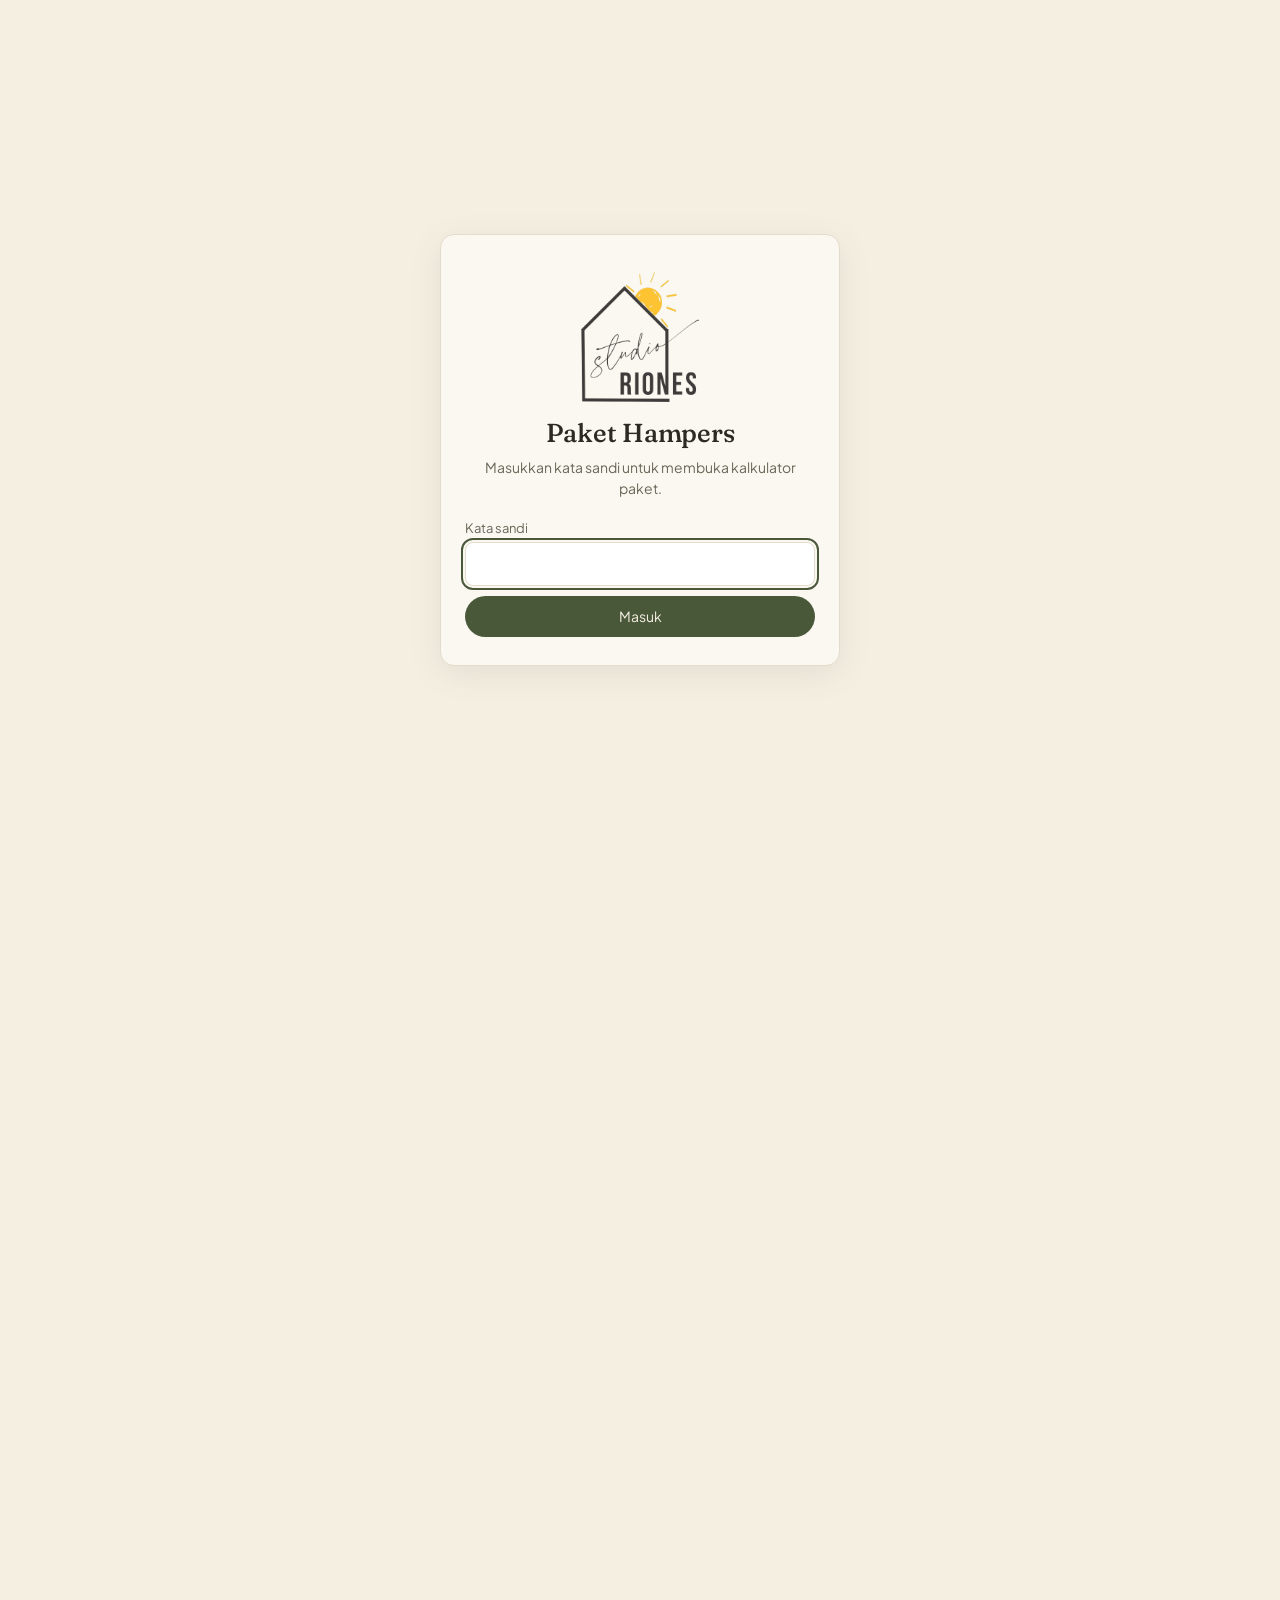
==== hutan.html @ 3227e670 "v29: first push" ====
<!doctype html>
<html lang="id">
<head>
  <meta charset="utf-8">
  <meta name="viewport" content="width=device-width, initial-scale=1">
  <title>Paket Hutan · Kalkulator · Studio Riones</title>
  <meta name="description" content="Kalkulator modal dan harga jual paket hampers Hutan, Studio Riones.">
  <meta name="theme-color" content="#4A583A">
  <link rel="icon" href="images/favicon.png" type="image/png" sizes="64x64">
  <link rel="apple-touch-icon" href="images/apple-touch-icon.png" sizes="180x180">
  <link rel="preconnect" href="https://fonts.googleapis.com">
  <link rel="preconnect" href="https://fonts.gstatic.com" crossorigin>
  <link href="https://fonts.googleapis.com/css2?family=Fraunces:opsz,wght@9..144,400;9..144,500;9..144,600&family=Plus+Jakarta+Sans:wght@400;500;600;700&display=swap" rel="stylesheet">
  <link rel="stylesheet" href="style.css?v=29">
  <script src="gate.js?v=29"></script>
</head>
<body>
  <header class="hero">
    <div class="wrap">
      <a class="back-link" href="./">← Semua paket</a>
      <div class="hero-brand">
        <a class="brand-logo" href="./" aria-label="Studio Riones">
          <img src="images/logo-studio-riones.png" alt="Studio Riones" width="56" height="62">
        </a>
        <p class="brand">Kalkulator Paket Hutan</p>
      </div>
    </div>
  </header>

  <main class="wrap">
    <section class="pkg-row is-active summary-top" aria-labelledby="ringkasan-h">
      <div class="pkg-head">
        <h2 id="ringkasan-h">Ringkasan Paket Hutan</h2>
      </div>
      <div class="pkg-content">
        <div class="pkg-table">
          <table class="mini-table dual" id="sore-summary">
            <thead>
              <tr class="grp"><th rowspan="2" class="col-pkg">Paket</th><th colspan="4" class="g-start">No food</th><th colspan="4" class="g-start">Food</th></tr>
              <tr><th class="g-start sum-thumbs-hd"></th><th>Harga jual</th><th>Modal</th><th>Waktu</th><th class="g-start sum-thumbs-hd"></th><th>Harga jual</th><th>Modal</th><th>Waktu</th></tr>
            </thead>
            <tbody></tbody>
          </table>
        </div>
      </div>
    </section>

    <section class="section">
      <h2>Isi paket</h2>
      <div class="seg" role="group" aria-label="Jenis paket">
        <button type="button" data-mode="nf">No food</button>
        <button type="button" data-mode="food">Food</button>
      </div>
      <p>Centang barang yang masuk, lalu atur jumlahnya. Harga jual bawaan masih menggunakan harga manual yang sudah dipakai di visual. Pilih Target margin apabila ingin dibulatkan secara otomatis ke angka ...9.000 sesuai target di atas.</p>
      <div id="cards" class="cards"></div>
    </section>

    <section class="section print-section">
      <div class="section-head print-head">
        <div class="print-head-text">
          <h2>Harga satuan cetak</h2>
          <p class="caption">Sudah termasuk filamen, listrik 80 W, dan 10 persen cadangan gagal.</p>
        </div>
        <div id="pla-field" class="field pla-field"></div>
      </div>
      <div id="print-fields" class="print-tiles"></div>
    </section>

    <section class="section price-section" aria-labelledby="kue-h">
      <div class="section-head">
        <div>
          <h2 id="kue-h">Harga satuan kue</h2>
          <p class="caption">Harga kue dr cookies per toples 500 ml (toples sudah termasuk).</p>
        </div>
      </div>
      <div id="food-fields" class="print-tiles"></div>
    </section>

    <section class="section price-section" aria-labelledby="kemasan-h">
      <div class="section-head">
        <div>
          <h2 id="kemasan-h">Harga satuan kemasan</h2>
          <p class="caption">Harga box dan kemasan dari toko. Klik nama untuk membuka halaman toko. Harga dapat diubah apabila terjadi perubahan.</p>
        </div>
      </div>
      <div id="pack-fields" class="print-tiles"></div>
    </section>


    <section class="section">
      <div class="section-head">
        <h2>Asumsi hitungan</h2>
        <div class="head-actions">
          <span id="save-status" class="save-status" aria-live="polite"></span>
          <button id="reset" type="button" class="btn">Reset ke default</button>
        </div>
      </div>
      <div id="asumsi-fields"></div>
    </section>
  </main>

  <footer class="wrap footer"><a href="./">← Kembali ke semua paket</a> · Studio Riones · Kalkulator Paket Hutan</footer>
  <script src="app.js?v=29"></script>
</body>
</html>
---- style.css ----
:root {
  --olive: rgb(74, 88, 58);
  --olive-dark: #39452c;
  --olive-soft: rgba(74, 88, 58, 0.10);
  --cream: #F5EFE2;
  --paper: #FBF8F1;
  --sand: #C4B89A;
  --ink: #2c2a24;
  --muted: #6b6658;
  --faint: #8f8a7b;
  --line: #e4dccb;
  --radius: 14px;
  --serif: "Fraunces", Georgia, "Times New Roman", serif;
  --sans: "Plus Jakarta Sans", system-ui, -apple-system, "Segoe UI", Roboto, "Helvetica Neue", Arial, sans-serif;
}
* { box-sizing: border-box; }
html { -webkit-text-size-adjust: 100%; }
body { margin: 0; background: var(--cream); color: var(--ink); font-family: var(--sans); font-size: 15px; line-height: 1.5; }
img { max-width: 100%; display: block; }
a { color: var(--olive); }
.wrap { max-width: 1240px; margin: 0 auto; padding: 0 20px; }

.hero { background: var(--olive); color: var(--cream); padding: 36px 0 30px; margin-bottom: 24px; }
.brand { margin: 0 0 4px; letter-spacing: .18em; text-transform: uppercase; font-size: 12px; opacity: .8; }
h1, h2, h3 { font-family: var(--serif); font-weight: 600; line-height: 1.15; margin: 0; }
h1 { font-size: clamp(32px, 6vw, 48px); }
h2 { font-size: 28px; }
h3 { font-size: 26px; }
.lead { max-width: 760px; margin: 10px 0 0; opacity: .92; }


.section { background: var(--paper); border: 1px solid var(--line); border-radius: var(--radius); padding: 20px; margin-bottom: 20px; }
.section > h2 { margin-bottom: 10px; }
.section-head { display: flex; flex-wrap: wrap; align-items: center; justify-content: space-between; gap: 10px; margin-bottom: 8px; }
.head-actions { display: flex; align-items: center; gap: 10px; }
.save-status { font-size: 12px; color: var(--olive); opacity: 0; transition: opacity .3s; }
.save-status.is-on { opacity: 1; }
.caption, .muted { color: var(--muted); }
.small { font-size: 12px; }
.note { margin: 4px 0 0; font-size: 12px; color: var(--muted); overflow-wrap: anywhere; }

.collapsible summary { cursor: pointer; list-style: none; display: flex; flex-direction: column; gap: 4px; }
.collapsible summary::-webkit-details-marker { display: none; }
.collapsible summary h2::after { content: " ▾"; font-size: 18px; color: var(--olive); }
.collapsible[open] summary h2::after { content: " ▴"; }
.collapsible[open] summary { margin-bottom: 14px; }
.caption { font-size: 13px; }

.btn { background: var(--olive); color: var(--cream); border: 0; border-radius: 999px; padding: 8px 16px; font: inherit; font-size: 14px; cursor: pointer; }
.btn:hover { background: var(--olive-dark); }

.grid { display: grid; gap: 12px 16px; margin-top: 12px; }
.g2 { grid-template-columns: repeat(2, minmax(0, 1fr)); }
.g3 { grid-template-columns: repeat(3, minmax(0, 1fr)); }
.g4 { grid-template-columns: repeat(4, minmax(0, 1fr)); }
.field label { display: block; font-size: 13px; color: var(--muted); margin-bottom: 4px; }
.field input, .manual input, .labor-field input { width: 100%; height: 38px; border: 1px solid var(--line); border-radius: 8px; background: #fff; color: var(--ink); font: inherit; padding: 0 10px; }
input:focus-visible, button:focus-visible, a:focus-visible, summary:focus-visible { outline: 2px solid var(--olive); outline-offset: 2px; }

.toggle { display: inline-flex; align-items: center; gap: 10px; cursor: pointer; margin-top: 6px; }
.toggle input { position: absolute; opacity: 0; width: 1px; height: 1px; }
.toggle-track { width: 40px; height: 22px; border-radius: 999px; background: #cfc6b2; position: relative; transition: background .2s; flex-shrink: 0; }
.toggle-track::after { content: ""; position: absolute; top: 3px; left: 3px; width: 16px; height: 16px; border-radius: 50%; background: #fff; transition: transform .2s; }
.toggle input:checked + .toggle-track { background: var(--olive); }
.toggle input:checked + .toggle-track::after { transform: translateX(18px); }
.toggle input:focus-visible + .toggle-track { outline: 2px solid var(--olive); outline-offset: 2px; }

.links { display: grid; grid-template-columns: repeat(auto-fill, minmax(240px, 1fr)); gap: 10px; margin-top: 16px; }
.link-card { display: flex; flex-direction: column; gap: 2px; padding: 12px 14px; border: 1px solid var(--line); border-radius: 10px; background: #fff; text-decoration: none; color: var(--ink); }
.link-card:hover { border-color: var(--olive); }
.link-title { font-weight: 600; }
.link-site { font-size: 12px; color: var(--muted); }

.seg { display: inline-flex; background: var(--olive-soft); border-radius: 999px; padding: 4px; gap: 4px; }
.seg button { border: 0; background: transparent; border-radius: 999px; padding: 8px 18px; font: inherit; cursor: pointer; color: var(--ink); }
.seg button.on { background: var(--olive); color: var(--cream); }

.cards { display: grid; grid-template-columns: repeat(3, minmax(0, 1fr)); gap: 16px; margin-top: 12px; }
.card { background: #fff; border: 1px solid var(--line); border-radius: var(--radius); padding: 16px; font-size: 14px; min-width: 0; }
.card-mode { color: var(--faint); font-size: 12px; margin: 2px 0 10px; }
.group-title { color: var(--muted); font-size: 12px; letter-spacing: .05em; text-transform: uppercase; margin: 16px 0 2px; }
.item-row { display: flex; flex-wrap: wrap; align-items: center; gap: 8px; padding: 8px 0; border-bottom: 1px solid #efe9dc; }
.item-row:not(.is-on) .item-info { opacity: .72; }
.thumb { width: 56px; height: 56px; border-radius: 8px; overflow: hidden; background: var(--cream); flex-shrink: 0; }
.thumb img { width: 100%; height: 100%; object-fit: cover; }
.item-info { flex: 1 1 130px; min-width: 0; }
.item-name { font-weight: 500; display: flex; flex-wrap: wrap; align-items: center; gap: 6px; }
.item-meta, .item-lic { color: var(--faint); font-size: 12px; }
.item-lic { font-size: 11px; }
.item-link { font-size: 11px; display: inline-block; }
.item-ctrl { display: flex; flex-direction: column; align-items: flex-end; gap: 4px; margin-left: auto; }
.line-total { font-size: 12px; color: var(--muted); min-height: 0; }
.stepper { display: flex; align-items: center; gap: 5px; }
.check { width: 24px; height: 24px; border-radius: 5px; border: 1px solid #bdb39d; background: #fff; color: transparent; font-size: 14px; line-height: 1; cursor: pointer; padding: 0; }
.check.on { background: var(--olive); border-color: var(--olive); color: var(--cream); }
.step { width: 30px; height: 30px; border-radius: 6px; border: 1px solid var(--line); background: var(--cream); color: var(--ink); font-size: 17px; line-height: 1; cursor: pointer; padding: 0; }
.qty { width: 44px; height: 30px; text-align: center; border: 1px solid var(--line); border-radius: 6px; font: inherit; font-size: 14px; background: #fff; color: var(--ink); -moz-appearance: textfield; }
.qty::-webkit-outer-spin-button, .qty::-webkit-inner-spin-button { -webkit-appearance: none; margin: 0; }
.badge { font-size: 10px; letter-spacing: .02em; text-transform: uppercase; color: var(--cream); background: var(--olive); border-radius: 999px; padding: 1px 7px; font-weight: 500; }
.badge.est { background: #b98a2b; }

.totals { margin-top: 16px; display: flex; flex-direction: column; gap: 6px; font-variant-numeric: tabular-nums; }
.tline { display: flex; justify-content: space-between; gap: 8px; }
.tline span:first-child { color: var(--muted); }
.tline.total { font-weight: 600; padding-top: 4px; border-top: 1px solid var(--line); }
.tline.total span:first-child { color: var(--ink); }
.pills { margin-top: 16px; display: flex; flex-wrap: wrap; gap: 8px; }
.pill { border-radius: 999px; border: 1px solid var(--line); background: var(--cream); color: var(--ink); padding: 5px 13px; font: inherit; font-size: 13px; cursor: pointer; }
.pill.on { background: var(--olive); border-color: var(--olive); color: var(--cream); }
.manual, .labor-field { margin-top: 10px; display: flex; align-items: center; gap: 8px; }
.labor-field { margin-top: 12px; margin-bottom: 2px; }
.manual label, .labor-field label { color: var(--muted); font-size: 13px; }
.manual input, .labor-field input { width: 130px; height: 34px; }
.suggested { margin-top: 10px; color: var(--muted); font-size: 13px; }
.price { margin-top: 16px; background: var(--olive); color: var(--cream); border-radius: 999px; padding: 10px 16px; text-align: center; font-size: 22px; font-weight: 600; font-variant-numeric: tabular-nums; }
.pm { margin-top: 8px; display: flex; justify-content: space-between; gap: 8px; font-size: 13px; }
.pm span:first-child { color: var(--muted); }

.table-wrap { overflow-x: auto; }
table { width: 100%; border-collapse: collapse; font-variant-numeric: tabular-nums; min-width: 560px; }
th, td { padding: 10px 12px; border-bottom: 1px solid var(--line); text-align: right; white-space: nowrap; }
th:first-child, td:first-child { text-align: left; }
th { font-size: 12px; text-transform: uppercase; letter-spacing: .04em; color: var(--muted); font-weight: 600; }
.footer { color: var(--faint); font-size: 12px; padding: 10px 20px 40px; }

[hidden] { display: none !important; }

@media (max-width: 1024px) {
  .cards { grid-template-columns: repeat(2, minmax(0, 1fr)); }
  .g4 { grid-template-columns: repeat(2, minmax(0, 1fr)); }
  .g3 { grid-template-columns: repeat(2, minmax(0, 1fr)); }
}
@media (max-width: 640px) {
  .wrap { padding: 0 14px; }
  .section { padding: 16px; }
  .cards, .g2, .g3 { grid-template-columns: 1fr; }
  .g4 { grid-template-columns: repeat(2, minmax(0, 1fr)); }
  .hero { padding: 26px 0 22px; }
}

/* ---------- Header back link ---------- */
.back-link { display: inline-block; color: var(--cream); text-decoration: none; font-size: 14px; margin-bottom: 14px; opacity: .9; border: 1px solid rgba(245,239,226,.4); border-radius: 999px; padding: 4px 12px; }
.back-link:hover { opacity: 1; background: rgba(245,239,226,.12); }
.footer a { color: var(--muted); }

/* ---------- Landing ---------- */
.pkg-list { display: flex; flex-direction: column; gap: 24px; margin-bottom: 32px; }
.pkg-row { position: relative; display: block; width: 100%; background: var(--paper); border: 1px solid #ddd3bf; border-radius: var(--radius); padding: 20px 22px 22px; min-width: 0; box-shadow: 0 2px 10px rgba(74, 88, 58, .06); }
.pkg-row.is-active { border-color: rgba(74, 88, 58, .45); box-shadow: 0 6px 24px rgba(74, 88, 58, .10); }
.pkg-head { padding-right: 150px; margin-bottom: 14px; }
.pkg-kicker { margin: 0 0 2px; font-size: 12px; letter-spacing: .08em; text-transform: uppercase; color: var(--olive); }
.pkg-head h2 { font-size: 32px; margin: 0; }
.pkg-desc { color: var(--muted); margin: 6px 0 12px; font-size: 14px; max-width: 720px; }
.pkg-head .pkg-desc:last-child { margin-bottom: 0; }
.pkg-content { display: block; min-width: 0; }
.pkg-table { width: 100%; min-width: 0; overflow-x: auto; -webkit-overflow-scrolling: touch; }
.mini-table { width: 100%; min-width: 0; table-layout: auto; border-collapse: collapse; font-size: 15px; }
.mini-table th, .mini-table td { padding: 10px 10px; white-space: nowrap; }
.mini-table td:first-child { font-weight: 600; }
.pkg-note { margin: 10px 0 0; font-size: 12px; color: var(--faint); }
.see-details { position: absolute; top: 18px; right: 18px; z-index: 2; background: var(--olive); color: var(--cream); text-decoration: none; border-radius: 999px; padding: 8px 16px; font-size: 14px; font-weight: 500; box-shadow: 0 2px 10px rgba(0, 0, 0, .18); }
.see-details:hover { background: var(--olive-dark); }
.seg-sm button { padding: 6px 14px; font-size: 13px; }
.pkg-row.is-soon { background: #f7f3ea; }
.pkg-row.is-soon .pkg-head, .pkg-row.is-soon .pkg-content, .pkg-row.is-soon .pkg-note { opacity: .7; }
.pkg-row.is-soon .pkg-head h2, .pkg-row.is-soon td { color: var(--muted); }
.soon-badge { position: absolute; top: 18px; right: 18px; z-index: 2; background: #fff; color: var(--muted); border: 1px solid var(--line); border-radius: 999px; padding: 6px 14px; font-size: 13px; font-weight: 500; }
.set-photo { max-width: 360px; margin: 8px auto 12px; text-align: center; }
.set-photo img { width: 100%; height: auto; border-radius: var(--radius); border: 1px solid var(--line); background: #fff; }
.set-photo p { margin: 8px 0 0; font-size: 13px; color: var(--muted); }

/* Tabel gabungan Food + No food */
.mini-table.dual { font-size: 13.5px; font-variant-numeric: tabular-nums; }
.mini-table.dual th, .mini-table.dual td { padding: 8px 10px; text-align: right; white-space: nowrap; }
.mini-table.dual th.col-pkg, .mini-table.dual td:first-child { text-align: left; padding-left: 4px; }
.mini-table.dual thead th { font-size: 11px; letter-spacing: .04em; text-transform: uppercase; color: var(--muted); font-weight: 600; }
.mini-table.dual tr.grp th { text-align: center; font-size: 12px; color: var(--olive); letter-spacing: .06em; border-bottom: 1px solid var(--line); padding-bottom: 6px; }
.mini-table.dual tr.grp th.col-pkg { text-align: left; vertical-align: bottom; color: var(--muted); font-size: 11px; }
.mini-table.dual .g-start { border-left: 1px solid var(--line); padding-left: 14px; }
.mini-table.dual .price-pill {
  display: inline-block;
  background: var(--olive);
  color: var(--cream);
  border-radius: 999px;
  padding: 4px 12px;
  font-weight: 600;
  font-family: var(--sans);
  font-variant-numeric: tabular-nums;
  line-height: 1.3;
}
.mini-table.dual .sum-thumbs-cell,
.mini-table.dual th.sum-thumbs-hd {
  text-align: left;
  vertical-align: middle;
  width: 1%;
  white-space: nowrap;
  padding: 6px 8px 6px 14px;
}
.mini-table.dual td:has(.price-pill) { padding-left: 8px; }
.mini-table.dual .sum-visual {
  display: flex;
  align-items: stretch;
  gap: 8px;
}
.mini-table.dual .sum-thumbs {
  display: grid;
  grid-template-columns: repeat(3, 48px);
  grid-template-rows: repeat(2, 48px);
  gap: 4px;
  flex: 0 0 auto;
}
/* Tinggi = 2 baris thumbnail + gap (48+4+48). Sedikit portrait biar tabel tidak terlalu melebar. */
.mini-table.dual .sum-final {
  flex: 0 0 80px;
  width: 80px;
  height: 100px;
  border-radius: 10px;
  overflow: hidden;
  border: 1px solid var(--line);
  background: var(--cream);
  box-sizing: border-box;
}
.mini-table.dual .sum-final img {
  width: 100%;
  height: 100%;
  object-fit: cover;
  display: block;
}
.mini-table.dual .sum-final.tile-noimg {
  display: flex;
  align-items: center;
  justify-content: center;
  border-style: dashed;
}
.mini-table.dual .sum-final.tile-noimg::after {
  content: "No image";
  font-size: 11px;
  letter-spacing: .04em;
  color: var(--faint);
  background: #fff;
  padding: 3px 6px;
  border-radius: 999px;
  border: 1px solid var(--line);
  max-width: calc(100% - 8px);
  text-align: center;
  line-height: 1.2;
}
.sum-thumb {
  width: 48px;
  height: 48px;
  border-radius: 7px;
  overflow: hidden;
  background: var(--cream);
  border: 1px solid var(--line);
  position: relative;
}
.sum-thumb img { width: 100%; height: 100%; object-fit: cover; display: block; }
.sum-thumb.is-ghost { visibility: hidden; border-color: transparent; background: transparent; }
.sum-thumb.is-ph,
.sum-thumb.is-empty { background: var(--cream); }
.sum-thumb-qty {
  position: absolute;
  right: 2px;
  bottom: 2px;
  background: var(--olive);
  color: var(--cream);
  font-size: 11px;
  font-weight: 700;
  line-height: 1;
  padding: 2px 4px;
  border-radius: 5px;
  font-variant-numeric: tabular-nums;
}

@media (max-width: 640px) {
  .pkg-row { padding: 16px; }
  .pkg-head { padding-right: 0; padding-top: 44px; }
  .pkg-content { display: block; }
  .see-details, .soon-badge { top: 14px; right: 14px; }
  .mini-table { font-size: 13px; }
  .mini-table th, .mini-table td { padding: 8px 4px; }
  .mini-table.dual th, .mini-table.dual td { padding: 7px 8px; }
  .mini-table.dual .g-start { padding-left: 10px; }
  .mini-table.dual .sum-thumbs-cell,
  .mini-table.dual th.sum-thumbs-hd { padding: 6px 6px 6px 10px; }
  .mini-table th { font-size: 11px; letter-spacing: .02em; }
  .set-photo { max-width: 260px; }
}

/* Kolom "Paket" tetap kelihatan saat tabel digeser di HP */
.mini-table.dual th.col-pkg, .mini-table.dual td:first-child { position: sticky; left: 0; z-index: 1; background: var(--paper); }
.pkg-row.is-soon .mini-table.dual th.col-pkg, .pkg-row.is-soon .mini-table.dual td:first-child { background: #f7f3ea; }

/* Ringkasan di atas hutan.html (struktur sama dengan kartu landing) */
.summary-top { margin-bottom: 20px; }
.summary-top .pkg-head { padding-right: 0; }
@media (max-width: 640px) { .summary-top .pkg-head { padding-top: 0; } }

/* ---------- Kartu paket ringkas + popup pilihan ---------- */
.card-sec { margin-top: 14px; }
.sec-head { display: flex; align-items: center; justify-content: space-between; gap: 8px; border-bottom: 1px solid var(--line); padding-bottom: 4px; }
.sec-head .group-title { margin: 0; }
.pick-btn { border: 1px solid var(--olive); background: transparent; color: var(--olive); border-radius: 999px; padding: 3px 12px; font: inherit; font-size: 12px; font-weight: 500; cursor: pointer; }
.pick-btn:hover { background: var(--olive); color: var(--cream); }
.sel-row { display: flex; align-items: center; gap: 8px; padding: 7px 0; border-bottom: 1px solid #efe9dc; }
.sel-row:last-child { border-bottom: 0; }
.thumb.sm { width: 40px; height: 40px; border-radius: 6px; }
.sel-info { flex: 1 1 auto; min-width: 0; }
.sel-name { font-weight: 500; font-size: 13.5px; display: flex; flex-wrap: wrap; align-items: center; gap: 4px; line-height: 1.3; }
.sel-meta { font-size: 11.5px; color: var(--faint); }
.sel-ctrl { display: flex; flex-direction: column; align-items: flex-end; gap: 2px; flex-shrink: 0; }
.stepper.sm { gap: 4px; }
.stepper.sm .step { width: 26px; height: 26px; font-size: 15px; }
.qty-val { min-width: 20px; text-align: center; font-variant-numeric: tabular-nums; font-weight: 600; font-size: 14px; }
.sel-empty { color: var(--faint); font-size: 13px; padding: 8px 0; font-style: italic; }
body.modal-open { overflow: hidden; }
.modal-backdrop { position: fixed; inset: 0; z-index: 50; background: rgba(35, 38, 28, .45); display: flex; align-items: center; justify-content: center; padding: 20px; }
.modal-backdrop[hidden] { display: none !important; }
.modal { background: var(--paper); border-radius: 16px; width: 100%; max-width: 560px; max-height: calc(100vh - 40px); display: flex; flex-direction: column; box-shadow: 0 20px 60px rgba(0, 0, 0, .25); overflow: hidden; }
.modal-head { display: flex; align-items: flex-start; justify-content: space-between; gap: 12px; padding: 18px 20px 10px; border-bottom: 1px solid var(--line); }
.modal-head h3 { font-size: 26px; }
.modal-sub { margin: 2px 0 0; }
.picker-limit { margin: 6px 0 0; font-size: 12px; color: var(--olive); }
.picker-limit[hidden] { display: none !important; }
.item-row.is-locked { opacity: 0.42; }
.item-row.is-locked .check,
.item-row.is-locked .step,
.item-row.is-locked .qty { cursor: not-allowed; }
.check:disabled { cursor: not-allowed; }
.modal-x { border: 0; background: transparent; font-size: 28px; line-height: 1; color: var(--muted); cursor: pointer; padding: 0 4px; }
.modal-body { overflow-y: auto; -webkit-overflow-scrolling: touch; padding: 4px 20px; flex: 1 1 auto; }
.modal-body .item-row:last-child { border-bottom: 0; }
.modal-foot { display: flex; align-items: center; justify-content: space-between; gap: 10px; padding: 12px 20px; border-top: 1px solid var(--line); flex-wrap: wrap; }
@media (max-width: 640px) {
  .modal-backdrop { padding: 0; align-items: flex-end; }
  .modal { max-width: none; max-height: 90vh; border-radius: 16px 16px 0 0; }
  .modal-head, .modal-body, .modal-foot { padding-left: 16px; padding-right: 16px; }
}

/* ---------- Input rupiah ---------- */
.money { display: flex; align-items: stretch; width: 100%; height: 38px; border: 1px solid var(--line); border-radius: 8px; background: #fff; overflow: hidden; }
.money:focus-within { border-color: var(--olive); box-shadow: 0 0 0 2px var(--olive-soft); }
.money-pre { display: flex; align-items: center; padding: 0 2px 0 10px; color: var(--muted); font-size: 14px; user-select: none; }
.field .money input, .manual .money input, .labor-field .money input, .money input { flex: 1 1 auto; min-width: 0; width: auto; height: 100%; border: 0; border-radius: 0; background: transparent; padding: 0 10px 0 4px; font-variant-numeric: tabular-nums; outline: none; box-shadow: none; }
.manual .money, .labor-field .money { flex: 0 1 180px; }

/* ---------- Harga satuan cetak: 6 tile bergambar ---------- */
.print-tiles { display: grid; grid-template-columns: repeat(6, minmax(0, 1fr)); gap: 12px; margin-top: 12px; }
.print-tile { background: #fff; border: 1px solid var(--line); border-radius: 12px; padding: 8px 8px 10px; display: flex; flex-direction: column; gap: 4px; min-width: 0; }
.tile-img { aspect-ratio: 1 / 1; border-radius: 8px; overflow: hidden; background: var(--cream); margin-bottom: 4px; }
.tile-img img { width: 100%; height: 100%; object-fit: cover; display: block; }
.tile-name { font-weight: 500; font-size: 13.5px; line-height: 1.25; color: var(--ink); }
.tile-meta { font-size: 12px; color: var(--faint); margin-bottom: 4px; }
@media (max-width: 960px) { .print-tiles { grid-template-columns: repeat(3, minmax(0, 1fr)); } }
@media (max-width: 560px) { .print-tiles { grid-template-columns: repeat(2, minmax(0, 1fr)); gap: 10px; } }
.money input { font: inherit; color: var(--ink); }

/* ---------- Tipografi: Fraunces (judul) + Plus Jakarta Sans (teks & angka) ---------- */
h1, h2, h3 { font-weight: 500; letter-spacing: -0.01em; font-variation-settings: "SOFT" 50; }
table, input, .price, .line-total, .modal-val, .tline, .qty-val, .sel-meta, .item-meta { font-variant-numeric: tabular-nums; }
.price { font-family: var(--sans); letter-spacing: -0.01em; }
h2 { font-size: 25px; }
h3 { font-size: 22px; }
.pkg-head h2 { font-size: 28px; }
.modal-head h3 { font-size: 22px; }

/* ---------- Harga filamen per kg + mode tile ---------- */
.print-head { align-items: flex-start; flex-wrap: nowrap; gap: 20px; }
.print-head-text { flex: 1 1 auto; min-width: 0; }
.print-head-text .caption { margin: 4px 0 0; }
.pla-field { flex: 0 0 210px; }
.pla-field label { font-weight: 600; color: var(--olive); }
@media (max-width: 640px) { .print-head { flex-wrap: wrap; } .pla-field { flex: 1 1 100%; } }

.tile-link { text-decoration: none; color: var(--ink); }
.tile-link .ext { color: var(--faint); font-size: 11px; }
.tile-link:hover { color: var(--olive); text-decoration: underline; text-underline-offset: 2px; }
.tile-link:hover .ext { color: var(--olive); }

/* ---------- Kartu harga kue & kemasan ---------- */
.price-section .section-head { margin-bottom: 4px; }
.price-section .caption { margin: 4px 0 0; }
.price-section .grid { margin-top: 12px; }
.tile-price { margin-top: auto; padding-top: 4px; font-weight: 700; font-size: 16px; color: var(--ink); font-variant-numeric: tabular-nums; }
/* Harga filamen per kg: sejajar dengan kolom tile paling kanan */
.print-head { display: grid; grid-template-columns: repeat(6, minmax(0, 1fr)); gap: 12px; align-items: end; flex-wrap: initial; }
.print-head-text { grid-column: 1 / 6; }
.pla-field { grid-column: 6; flex: none; width: auto; min-width: 0; }
.pla-field label { white-space: nowrap; overflow: hidden; text-overflow: ellipsis; }
@media (max-width: 960px) { .print-head { grid-template-columns: repeat(3, minmax(0, 1fr)); } .print-head-text { grid-column: 1 / 3; } .pla-field { grid-column: 3; } }
@media (max-width: 560px) { .print-head { grid-template-columns: 1fr; gap: 10px; } .print-head-text, .pla-field { grid-column: 1; } }

/* v16: tile kue & kemasan */
.price-tile .money { margin-top: auto; }
.price-tile .money input { font-weight: 700; font-size: 15px; }
.price-tile .tile-meta { line-height: 1.35; }
.tile-noimg { display: flex; align-items: center; justify-content: center; background: repeating-linear-gradient(135deg, var(--cream), var(--cream) 10px, #fff 10px, #fff 20px); border: 1px dashed var(--line); }
.tile-noimg span { font-size: 12px; letter-spacing: .04em; color: var(--faint); background: #fff; padding: 3px 8px; border-radius: 999px; border: 1px solid var(--line); }
.price-section .print-tiles { margin-top: 12px; }

/* v17: baris lisensi di tile cetak */
.tile-lic { display: flex; align-items: center; gap: 6px; margin-top: 6px; padding-top: 6px; border-top: 1px dashed var(--line); font-size: 12px; color: var(--ink); cursor: pointer; user-select: none; }
.tile-lic input { width: 14px; height: 14px; margin: 0; accent-color: var(--olive); flex-shrink: 0; cursor: pointer; }
.tile-lic input:disabled { cursor: default; }
.tile-lic-name { font-weight: 500; }
.tile-lic-price { margin-left: auto; font-variant-numeric: tabular-nums; font-weight: 600; white-space: nowrap; }
.tile-lic-price.is-tbd { color: var(--faint); font-weight: 500; letter-spacing: .04em; }
.tile-lic.is-off .tile-lic-price { color: var(--faint); text-decoration: line-through; }
.print-tile .tile-price { margin-top: auto; }

/* v18: asumsi ringkas. v27: Set per bulan di sini. v28: tenaga kerja default sebagai daftar. */
.asumsi-grid { max-width: 520px; }
.asumsi-labor { margin: 16px 0 0; max-width: 520px; }
.asumsi-labor-title { font-size: 13px; color: var(--muted); margin: 0 0 6px; }
.asumsi-labor ul { list-style: none; margin: 0; padding: 0; }
.asumsi-labor li {
  display: grid;
  grid-template-columns: 1em 1fr auto;
  align-items: baseline;
  column-gap: 8px;
  padding: 5px 0;
  font-size: 14px;
  color: var(--ink);
  border-bottom: 1px solid var(--line);
}
.asumsi-labor li:last-child { border-bottom: 0; }
.asumsi-labor li::before { content: "•"; color: var(--olive); font-weight: 600; }
.asumsi-labor-amt { text-align: right; font-variant-numeric: tabular-nums; white-space: nowrap; }
.asumsi-labor-mins { color: var(--muted); font-size: 12px; }
.asumsi-labor-note { margin: 8px 0 0; font-size: 12px; line-height: 1.5; color: var(--muted); }


/* v29: logo di header (latar putih agar terbaca di hero olive) */
.hero-brand { display: flex; align-items: center; gap: 14px; flex-wrap: wrap; }
.hero .brand-logo {
  display: inline-flex;
  align-items: center;
  justify-content: center;
  background: #fff;
  border-radius: 12px;
  padding: 4px;
  line-height: 0;
  text-decoration: none;
  flex-shrink: 0;
  box-shadow: 0 1px 4px rgba(0, 0, 0, .12);
}
.hero .brand-logo img {
  height: 56px;
  width: auto;
  display: block;
}
.hero .hero-brand .brand { margin: 0; }
@media (max-width: 640px) {
  .hero .brand-logo img { height: 48px; }
  .hero-brand { margin-top: 4px; gap: 10px; }
  .back-link { margin-bottom: 10px; }
}

/* v29: persentase margin di bawah angka modal, tanpa kolom terpisah */
.mini-table.dual .sum-modal-cell { vertical-align: middle; }
.mini-table.dual .sum-modal {
  display: flex;
  flex-direction: column;
  align-items: flex-end;
  gap: 1px;
  line-height: 1.25;
}
.mini-table.dual .sum-modal-amt { font-variant-numeric: tabular-nums; }
.mini-table.dual .sum-modal-pct {
  font-size: 12px;
  color: var(--muted);
  font-weight: 500;
  font-variant-numeric: tabular-nums;
}

/* v29: thumbnail dan foto final lebih besar di landing saja */
.pkg-list .mini-table.dual .sum-thumbs {
  grid-template-columns: repeat(3, 56px);
  grid-template-rows: repeat(2, 56px);
}
.pkg-list .mini-table.dual .sum-final {
  flex: 0 0 auto;
  width: calc(0.8 * (2 * 56px + 4px));
  height: calc(2 * 56px + 4px);
}
.pkg-list .mini-table.dual .sum-thumb {
  width: 56px;
  height: 56px;
}

/* Rapikan tabel landing di layar ~1024px agar tidak melebar ke halaman */
@media (max-width: 1100px) and (min-width: 641px) {
  .wrap { padding: 0 16px; }
}
@media (max-width: 1100px) {
  .pkg-list .pkg-row { padding: 16px 12px 18px; }
  .pkg-list .mini-table.dual th,
  .pkg-list .mini-table.dual td { padding: 7px 6px; }
  .pkg-list .mini-table.dual .g-start { padding-left: 8px; }
  .pkg-list .mini-table.dual .sum-thumbs-cell,
  .pkg-list .mini-table.dual th.sum-thumbs-hd { padding: 6px 6px 6px 8px; }
  .pkg-list .mini-table.dual td:has(.price-pill) { padding-left: 6px; }
  .pkg-list .mini-table.dual .price-pill { padding: 4px 8px; }
  .pkg-list .mini-table.dual .sum-visual { gap: 6px; }
}

/* v29: layar kata sandi */
html.gate-lock,
html.gate-lock body { overflow: hidden; height: 100%; }
#site-gate {
  position: fixed;
  inset: 0;
  z-index: 400;
  background: var(--cream);
  display: flex;
  align-items: center;
  justify-content: center;
  padding: 24px 16px;
}
#site-gate .gate-card {
  width: 100%;
  max-width: 400px;
  background: var(--paper);
  border: 1px solid var(--line);
  border-radius: var(--radius);
  padding: 32px 24px 28px;
  text-align: center;
  box-shadow: 0 8px 32px rgba(74, 88, 58, .10);
}
#site-gate .gate-logo {
  width: 140px;
  height: 140px;
  object-fit: contain;
  margin: 0 auto 12px;
  display: block;
}
#site-gate .gate-title {
  font-size: 26px;
  margin: 0 0 8px;
}
#site-gate .gate-lead {
  color: var(--muted);
  font-size: 14px;
  margin: 0 0 20px;
}
#site-gate label {
  display: block;
  text-align: left;
  font-size: 13px;
  color: var(--muted);
  margin-bottom: 4px;
}
#site-gate #gate-pass {
  width: 100%;
  height: 44px;
  font-size: 16px;
  text-align: center;
  letter-spacing: .18em;
  border: 1px solid var(--line);
  border-radius: 8px;
  background: #fff;
  color: var(--ink);
  font-family: inherit;
  padding: 0 12px;
  margin-bottom: 10px;
}
#site-gate .gate-err {
  color: #8a2a2a;
  font-size: 13px;
  margin: 0 0 10px;
}
#site-gate .btn { width: 100%; padding: 10px 16px; }
@media (max-width: 640px) {
  #site-gate { padding: 16px; align-items: flex-start; padding-top: 48px; }
  #site-gate .gate-card { padding: 24px 18px 22px; }
  #site-gate .gate-logo { width: 140px; height: 140px; }
  h1 { font-size: clamp(28px, 8vw, 40px); }
  h2 { font-size: 24px; }
  .pkg-head h2 { font-size: 26px; }
  .footer { padding: 10px 14px 32px; }
}
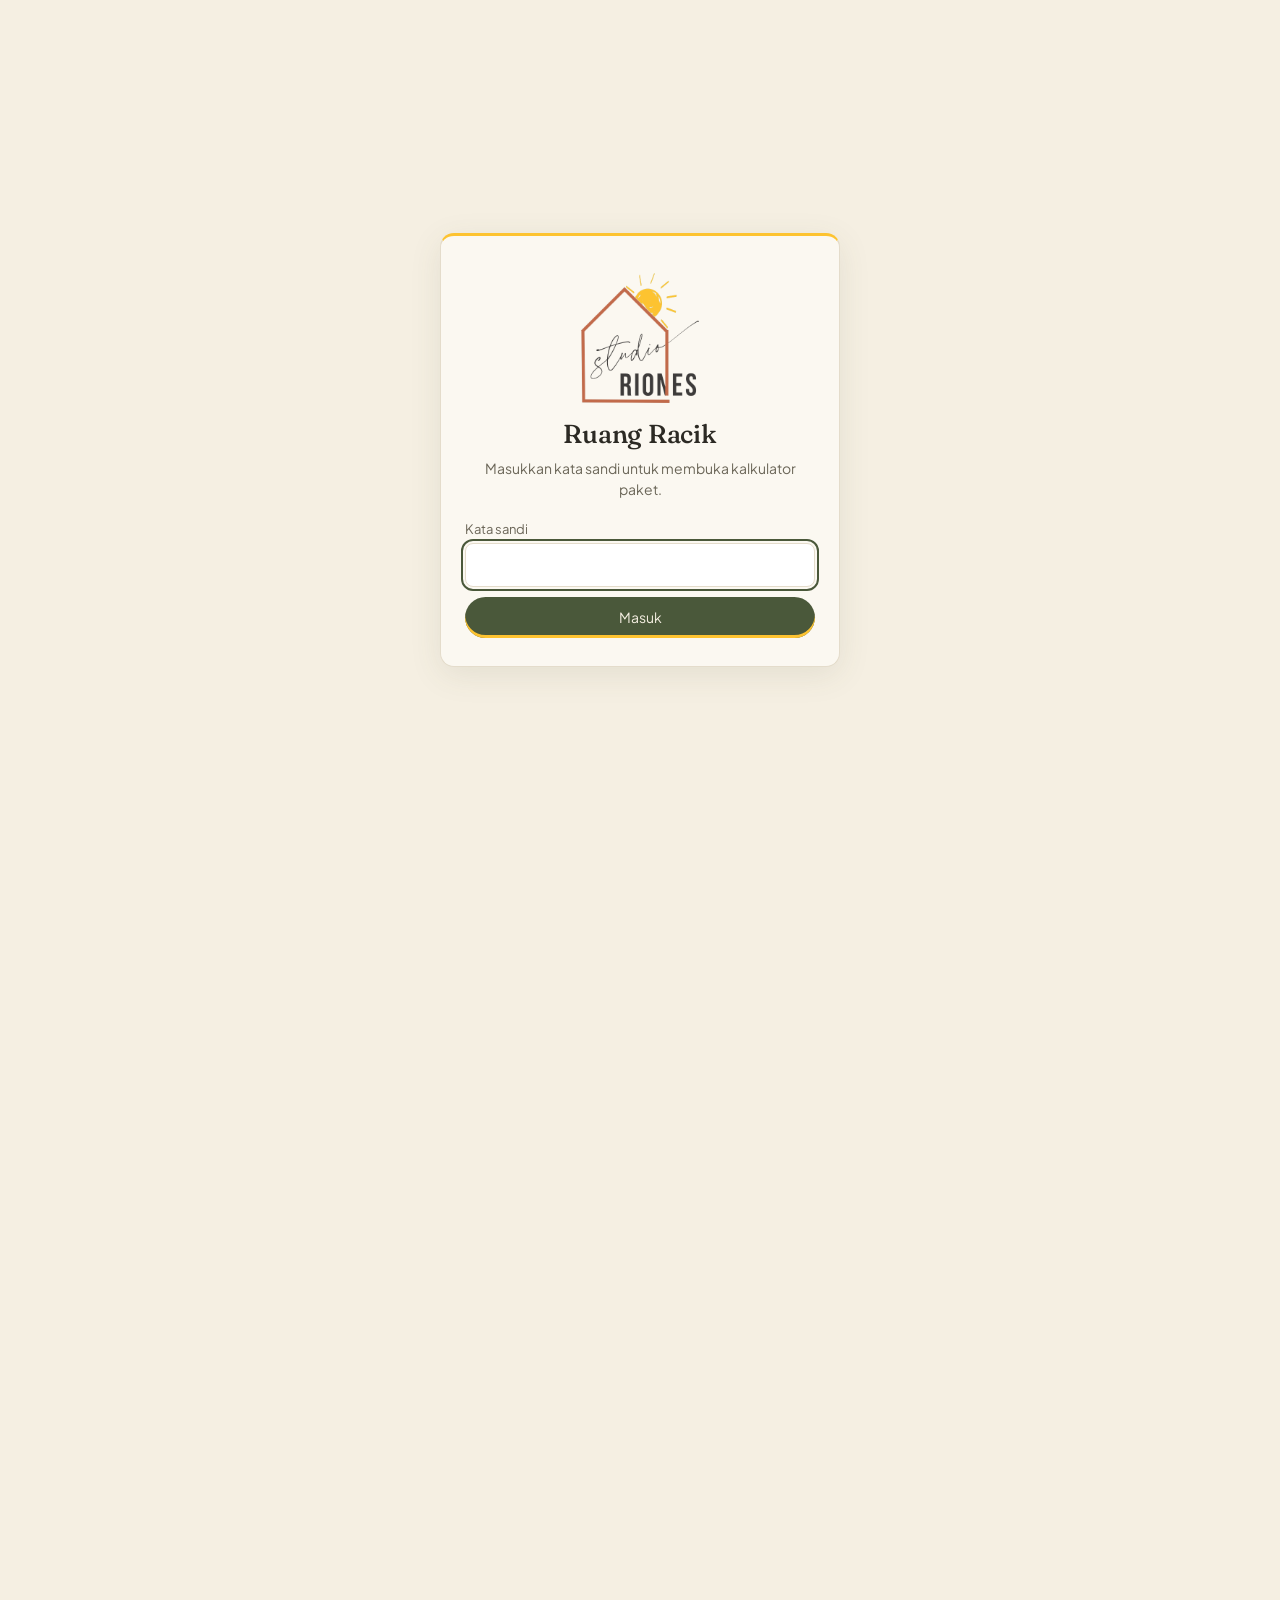
==== commit d2edf0b4: "v33: update logo and brand" ====
--- a/hutan.html
+++ b/hutan.html
@@ -3,16 +3,16 @@
 <head>
   <meta charset="utf-8">
   <meta name="viewport" content="width=device-width, initial-scale=1">
-  <title>Paket Hutan · Kalkulator · Studio Riones</title>
+  <title>Paket Hutan · Ruang Racik</title>
   <meta name="description" content="Kalkulator modal dan harga jual paket hampers Hutan, Studio Riones.">
   <meta name="theme-color" content="#4A583A">
-  <link rel="icon" href="images/favicon.png" type="image/png" sizes="64x64">
-  <link rel="apple-touch-icon" href="images/apple-touch-icon.png" sizes="180x180">
+  <link rel="icon" href="images/favicon.png?v=33" type="image/png" sizes="64x64">
+  <link rel="apple-touch-icon" href="images/apple-touch-icon.png?v=33" sizes="180x180">
   <link rel="preconnect" href="https://fonts.googleapis.com">
   <link rel="preconnect" href="https://fonts.gstatic.com" crossorigin>
   <link href="https://fonts.googleapis.com/css2?family=Fraunces:opsz,wght@9..144,400;9..144,500;9..144,600&family=Plus+Jakarta+Sans:wght@400;500;600;700&display=swap" rel="stylesheet">
-  <link rel="stylesheet" href="style.css?v=29">
-  <script src="gate.js?v=29"></script>
+  <link rel="stylesheet" href="style.css?v=33">
+  <script src="gate.js?v=33"></script>
 </head>
 <body>
   <header class="hero">
@@ -20,9 +20,9 @@
       <a class="back-link" href="./">← Semua paket</a>
       <div class="hero-brand">
         <a class="brand-logo" href="./" aria-label="Studio Riones">
-          <img src="images/logo-studio-riones.png" alt="Studio Riones" width="56" height="62">
+          <img src="images/logo-studio-riones-terracotta.png" alt="Studio Riones" width="56" height="62">
         </a>
-        <p class="brand">Kalkulator Paket Hutan</p>
+        <h1 class="brand">Ruang Racik</h1>
       </div>
     </div>
   </header>
@@ -80,7 +80,7 @@
       <div class="section-head">
         <div>
           <h2 id="kemasan-h">Harga satuan kemasan</h2>
-          <p class="caption">Harga box dan kemasan dari toko. Klik nama untuk membuka halaman toko. Harga dapat diubah apabila terjadi perubahan.</p>
+          <p class="caption">Harga box dan kemasan dari toko. Klik nama untuk membuka halaman toko. Harga dapat diubah apabila terjadi perubahan. Tanda di bawah foto menunjukkan apakah tray oval (19,7 × 12,3 cm) muat, termasuk dalam posisi ditidurkan.</p>
         </div>
       </div>
       <div id="pack-fields" class="print-tiles"></div>
@@ -92,6 +92,7 @@
         <h2>Asumsi hitungan</h2>
         <div class="head-actions">
           <span id="save-status" class="save-status" aria-live="polite"></span>
+          <span id="sync-status" class="sync-status" aria-live="polite" hidden></span>
           <button id="reset" type="button" class="btn">Reset ke default</button>
         </div>
       </div>
@@ -99,7 +100,9 @@
     </section>
   </main>
 
-  <footer class="wrap footer"><a href="./">← Kembali ke semua paket</a> · Studio Riones · Kalkulator Paket Hutan</footer>
-  <script src="app.js?v=29"></script>
+  <footer class="wrap footer"><a href="./">← Kembali ke semua paket</a> · Studio Riones · Ruang Racik</footer>
+  <script src="config.js?v=33"></script>
+  <script src="app.js?v=33"></script>
+  <script src="sync.js?v=33"></script>
 </body>
 </html>
--- a/style.css
+++ b/style.css
@@ -2,6 +2,8 @@
   --olive: rgb(74, 88, 58);
   --olive-dark: #39452c;
   --olive-soft: rgba(74, 88, 58, 0.10);
+  --sun: #FDC330;
+  --sun-soft: rgba(253, 195, 48, 0.40);
   --cream: #F5EFE2;
   --paper: #FBF8F1;
   --sand: #C4B89A;
@@ -20,13 +22,20 @@
 a { color: var(--olive); }
 .wrap { max-width: 1240px; margin: 0 auto; padding: 0 20px; }
 
-.hero { background: var(--olive); color: var(--cream); padding: 36px 0 30px; margin-bottom: 24px; }
+.hero { background: var(--olive); color: var(--cream); padding: 18px 0; margin-bottom: 24px; border-bottom: 3px solid var(--sun); }
 .brand { margin: 0 0 4px; letter-spacing: .18em; text-transform: uppercase; font-size: 12px; opacity: .8; }
 h1, h2, h3 { font-family: var(--serif); font-weight: 600; line-height: 1.15; margin: 0; }
 h1 { font-size: clamp(32px, 6vw, 48px); }
 h2 { font-size: 28px; }
 h3 { font-size: 26px; }
 .lead { max-width: 760px; margin: 10px 0 0; opacity: .92; }
+.site-intro {
+  margin: 0 0 20px;
+  max-width: 46rem;
+  color: var(--ink);
+  font-size: 15px;
+  line-height: 1.65;
+}
 
 
 .section { background: var(--paper); border: 1px solid var(--line); border-radius: var(--radius); padding: 20px; margin-bottom: 20px; }
@@ -73,7 +82,7 @@
 
 .seg { display: inline-flex; background: var(--olive-soft); border-radius: 999px; padding: 4px; gap: 4px; }
 .seg button { border: 0; background: transparent; border-radius: 999px; padding: 8px 18px; font: inherit; cursor: pointer; color: var(--ink); }
-.seg button.on { background: var(--olive); color: var(--cream); }
+.seg button.on { background: var(--olive); color: var(--cream); box-shadow: inset 0 -3px 0 var(--sun); }
 
 .cards { display: grid; grid-template-columns: repeat(3, minmax(0, 1fr)); gap: 16px; margin-top: 12px; }
 .card { background: #fff; border: 1px solid var(--line); border-radius: var(--radius); padding: 16px; font-size: 14px; min-width: 0; }
@@ -135,7 +144,8 @@
   .section { padding: 16px; }
   .cards, .g2, .g3 { grid-template-columns: 1fr; }
   .g4 { grid-template-columns: repeat(2, minmax(0, 1fr)); }
-  .hero { padding: 26px 0 22px; }
+  .hero { padding: 14px 0; }
+  .site-intro { margin-bottom: 16px; font-size: 14px; }
 }
 
 /* ---------- Header back link ---------- */
@@ -159,7 +169,7 @@
 .mini-table td:first-child { font-weight: 600; }
 .pkg-note { margin: 10px 0 0; font-size: 12px; color: var(--faint); }
 .see-details { position: absolute; top: 18px; right: 18px; z-index: 2; background: var(--olive); color: var(--cream); text-decoration: none; border-radius: 999px; padding: 8px 16px; font-size: 14px; font-weight: 500; box-shadow: 0 2px 10px rgba(0, 0, 0, .18); }
-.see-details:hover { background: var(--olive-dark); }
+.see-details:hover { background: var(--olive-dark); box-shadow: 0 2px 10px rgba(0, 0, 0, .18), 0 0 0 2px var(--sun); }
 .seg-sm button { padding: 6px 14px; font-size: 13px; }
 .pkg-row.is-soon { background: #f7f3ea; }
 .pkg-row.is-soon .pkg-head, .pkg-row.is-soon .pkg-content, .pkg-row.is-soon .pkg-note { opacity: .7; }
@@ -394,6 +404,33 @@
 .price-tile .money { margin-top: auto; }
 .price-tile .money input { font-weight: 700; font-size: 15px; }
 .price-tile .tile-meta { line-height: 1.35; }
+
+/* v30: tanda muat tray oval di bawah foto kemasan */
+.tile-tray {
+  display: inline-block;
+  align-self: flex-start;
+  font-size: 10.5px;
+  font-weight: 600;
+  letter-spacing: .02em;
+  line-height: 1.2;
+  padding: 2px 7px;
+  border-radius: 999px;
+  margin: -2px 0 2px;
+  white-space: nowrap;
+}
+.tile-tray.is-yes {
+  background: #e6efe0;
+  color: var(--olive-dark);
+}
+.tile-tray.is-pas {
+  background: #fff;
+  color: var(--olive-dark);
+  border: 1px solid var(--olive);
+}
+.tile-tray.is-no {
+  background: #eeebe3;
+  color: var(--muted);
+}
 .tile-noimg { display: flex; align-items: center; justify-content: center; background: repeating-linear-gradient(135deg, var(--cream), var(--cream) 10px, #fff 10px, #fff 20px); border: 1px dashed var(--line); }
 .tile-noimg span { font-size: 12px; letter-spacing: .04em; color: var(--faint); background: #fff; padding: 3px 8px; border-radius: 999px; border: 1px solid var(--line); }
 .price-section .print-tiles { margin-top: 12px; }
@@ -430,29 +467,48 @@
 .asumsi-labor-note { margin: 8px 0 0; font-size: 12px; line-height: 1.5; color: var(--muted); }
 
 
-/* v29: logo di header (latar putih agar terbaca di hero olive) */
-.hero-brand { display: flex; align-items: center; gap: 14px; flex-wrap: wrap; }
+/* v33: logo terracotta di lencana krem, sejajar dengan judul */
+.hero-brand {
+  display: flex;
+  align-items: center;
+  gap: 16px;
+  flex-wrap: wrap;
+}
 .hero .brand-logo {
   display: inline-flex;
   align-items: center;
   justify-content: center;
-  background: #fff;
+  background: #F3EDE2;
   border-radius: 12px;
-  padding: 4px;
+  padding: 6px 7px;
   line-height: 0;
   text-decoration: none;
   flex-shrink: 0;
-  box-shadow: 0 1px 4px rgba(0, 0, 0, .12);
+  box-shadow: none;
 }
 .hero .brand-logo img {
   height: 56px;
   width: auto;
   display: block;
 }
-.hero .hero-brand .brand { margin: 0; }
+.hero-brand h1,
+.hero-brand .brand {
+  margin: 0;
+  letter-spacing: 0;
+  text-transform: none;
+  font-family: var(--serif);
+  font-weight: 600;
+  font-size: clamp(32px, 5vw, 44px);
+  line-height: 1.15;
+  opacity: 1;
+  color: var(--cream);
+}
 @media (max-width: 640px) {
-  .hero .brand-logo img { height: 48px; }
-  .hero-brand { margin-top: 4px; gap: 10px; }
+  .hero .brand-logo { padding: 5px 6px; border-radius: 10px; }
+  .hero .brand-logo img { height: 44px; }
+  .hero-brand { gap: 12px; }
+  .hero-brand h1,
+  .hero-brand .brand { font-size: clamp(26px, 7vw, 36px); }
   .back-link { margin-bottom: 10px; }
 }
 
@@ -580,3 +636,75 @@
   .footer { padding: 10px 14px 32px; }
 }
 
+
+
+/* v31: aksen kuning matahari logo, tetap halus */
+.section > h2,
+.section-head h2,
+.print-head-text h2,
+.summary-top .pkg-head h2,
+.pkg-list .pkg-head h2 {
+  position: relative;
+  padding-left: 12px;
+}
+.section > h2::before,
+.section-head h2::before,
+.print-head-text h2::before,
+.summary-top .pkg-head h2::before,
+.pkg-list .pkg-head h2::before {
+  content: "";
+  position: absolute;
+  left: 0;
+  top: 0.22em;
+  bottom: 0.18em;
+  width: 3px;
+  border-radius: 2px;
+  background: var(--sun);
+}
+.hero a:focus-visible,
+.btn:focus-visible,
+.see-details:focus-visible,
+#site-gate .btn:focus-visible {
+  outline: 2px solid var(--sun);
+  outline-offset: 2px;
+}
+#site-gate .gate-card { border-top: 3px solid var(--sun); }
+#site-gate .btn { box-shadow: inset 0 -3px 0 var(--sun); }
+#site-gate .btn:hover { background: var(--olive-dark); }
+.sync-status {
+  font-size: 12px;
+  color: var(--olive);
+  min-height: 1em;
+}
+.sync-status.is-busy { color: var(--muted); }
+.sync-status.is-err { color: #8a2a2a; }
+.sync-conflict {
+  position: fixed;
+  inset: 0;
+  z-index: 350;
+  background: rgba(35, 38, 28, .45);
+  display: flex;
+  align-items: center;
+  justify-content: center;
+  padding: 24px 16px;
+}
+.sync-conflict[hidden] { display: none !important; }
+.sync-conflict-card {
+  width: 100%;
+  max-width: 420px;
+  background: var(--paper);
+  border: 1px solid var(--line);
+  border-top: 3px solid var(--sun);
+  border-radius: var(--radius);
+  padding: 22px 20px;
+  box-shadow: 0 8px 32px rgba(74, 88, 58, .12);
+}
+.sync-conflict-card p { margin: 0 0 16px; }
+.sync-conflict-actions { display: flex; flex-wrap: wrap; gap: 8px; }
+.btn-secondary {
+  background: #fff;
+  color: var(--olive-dark);
+  border: 1px solid var(--olive);
+}
+.btn-secondary:hover { background: var(--olive-soft); }
+
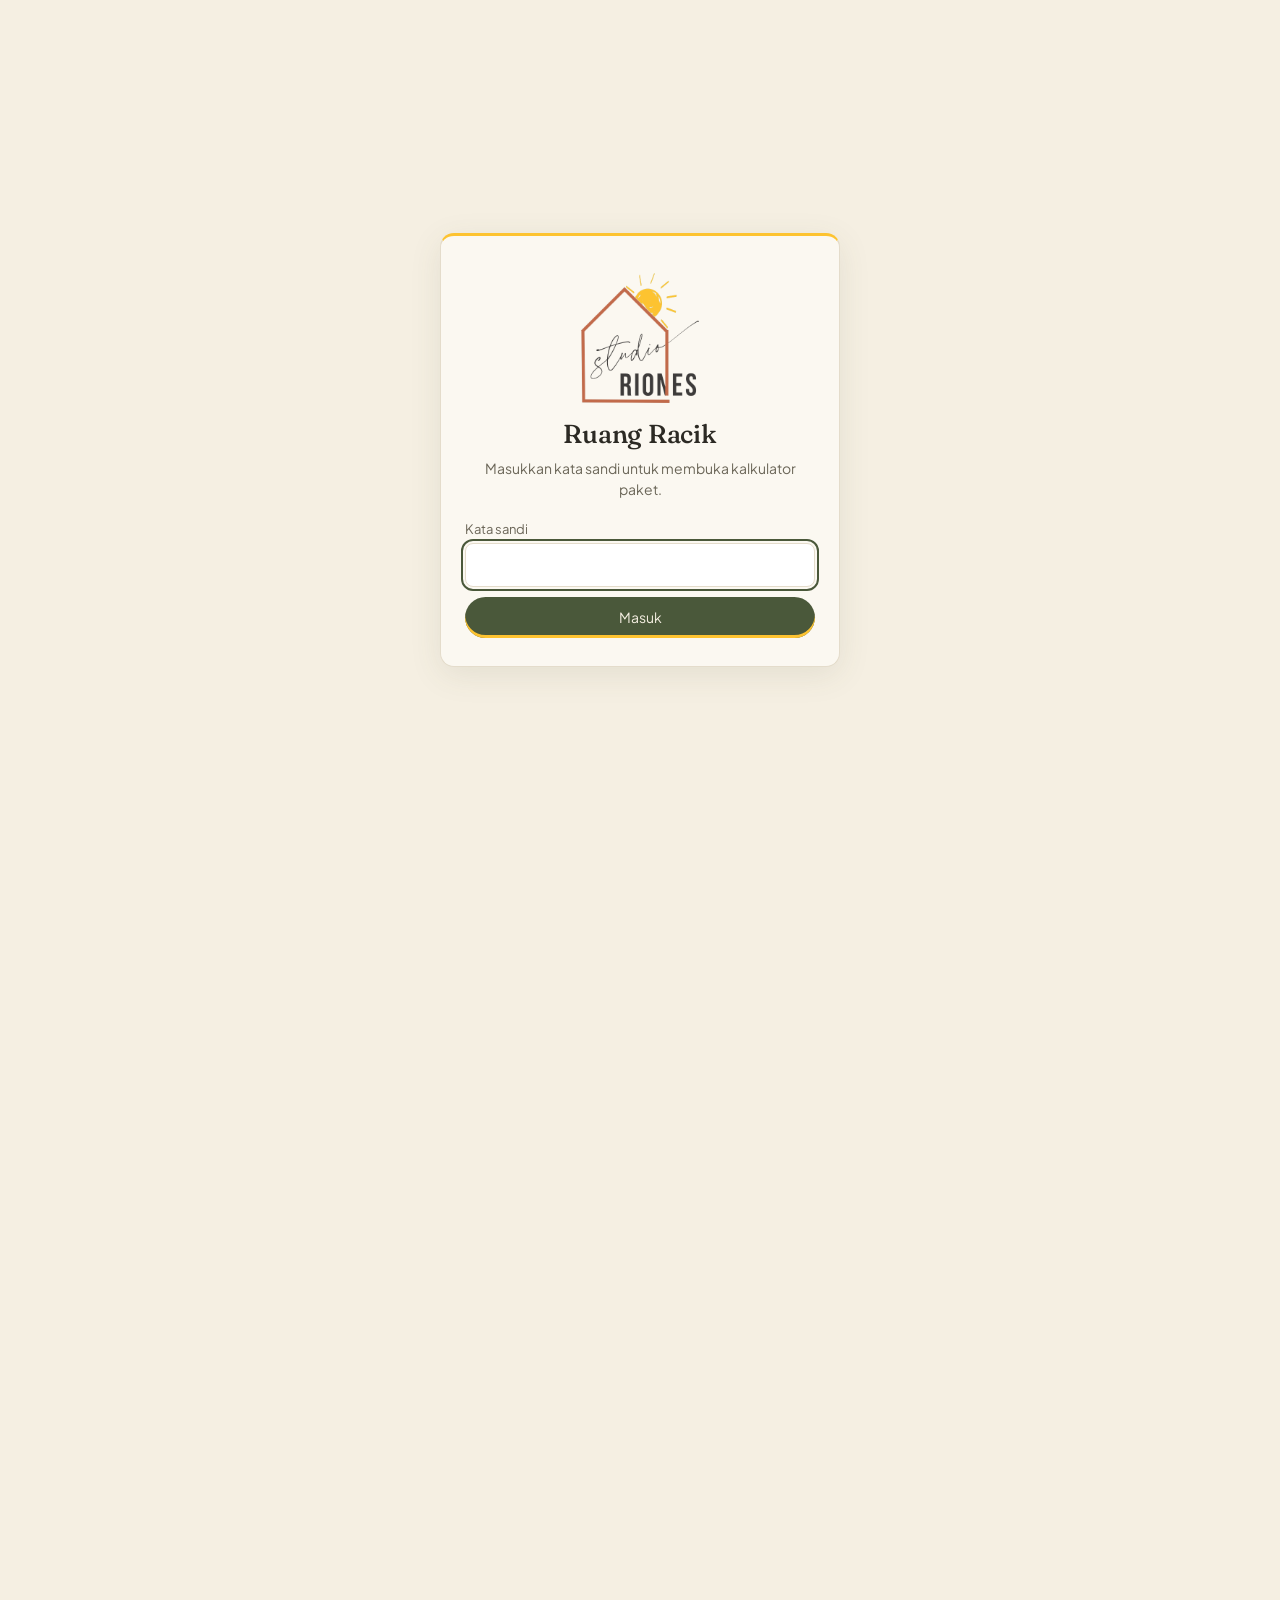
==== commit 8f4b71db: "v35: tambah kemasan" ====
--- a/hutan.html
+++ b/hutan.html
@@ -6,13 +6,13 @@
   <title>Paket Hutan · Ruang Racik</title>
   <meta name="description" content="Kalkulator modal dan harga jual paket hampers Hutan, Studio Riones.">
   <meta name="theme-color" content="#4A583A">
-  <link rel="icon" href="images/favicon.png?v=33" type="image/png" sizes="64x64">
-  <link rel="apple-touch-icon" href="images/apple-touch-icon.png?v=33" sizes="180x180">
+  <link rel="icon" href="images/favicon.png?v=35" type="image/png" sizes="64x64">
+  <link rel="apple-touch-icon" href="images/apple-touch-icon.png?v=35" sizes="180x180">
   <link rel="preconnect" href="https://fonts.googleapis.com">
   <link rel="preconnect" href="https://fonts.gstatic.com" crossorigin>
   <link href="https://fonts.googleapis.com/css2?family=Fraunces:opsz,wght@9..144,400;9..144,500;9..144,600&family=Plus+Jakarta+Sans:wght@400;500;600;700&display=swap" rel="stylesheet">
-  <link rel="stylesheet" href="style.css?v=33">
-  <script src="gate.js?v=33"></script>
+  <link rel="stylesheet" href="style.css?v=35">
+  <script src="gate.js?v=35"></script>
 </head>
 <body>
   <header class="hero">
@@ -101,8 +101,8 @@
   </main>
 
   <footer class="wrap footer"><a href="./">← Kembali ke semua paket</a> · Studio Riones · Ruang Racik</footer>
-  <script src="config.js?v=33"></script>
-  <script src="app.js?v=33"></script>
-  <script src="sync.js?v=33"></script>
+  <script src="config.js?v=35"></script>
+  <script src="app.js?v=35"></script>
+  <script src="sync.js?v=35"></script>
 </body>
 </html>
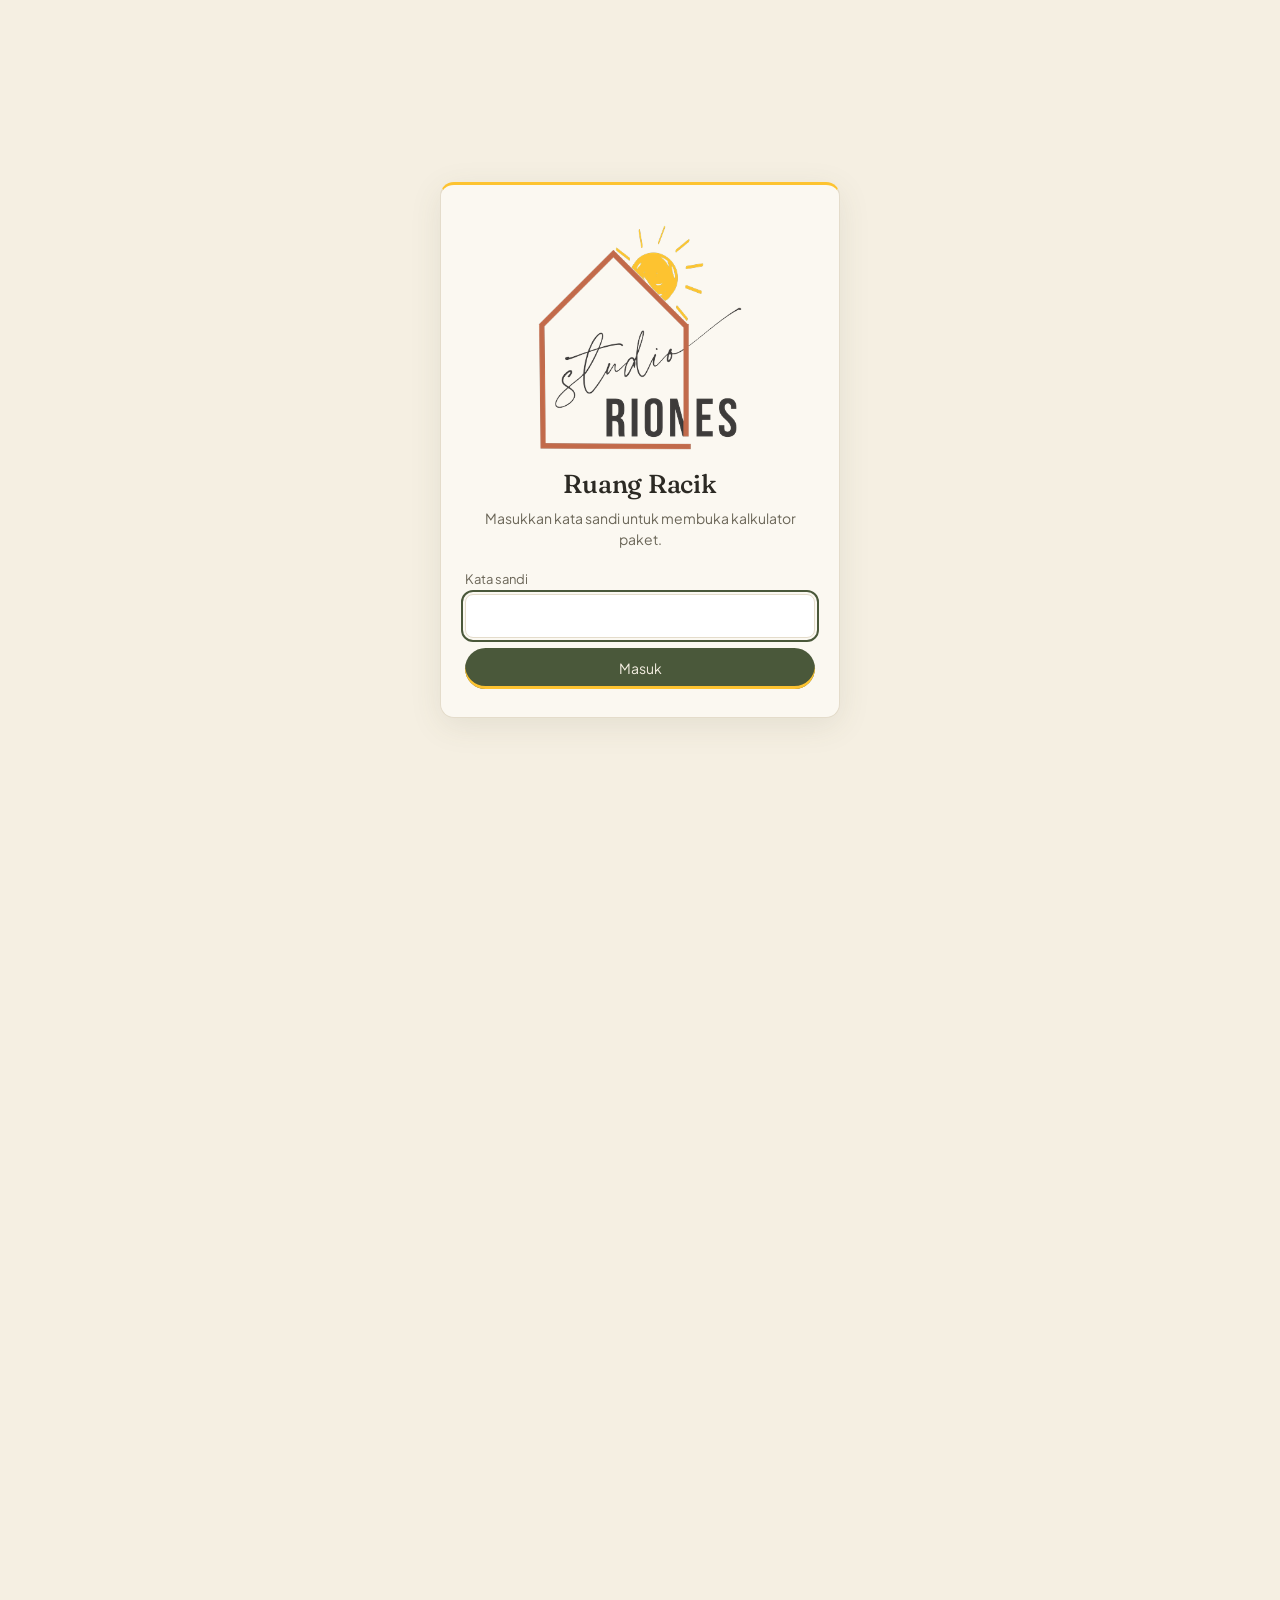
==== commit cc8c43cc: "v37-v38: logo baru, harga kue pakai markup tetap" ====
--- a/hutan.html
+++ b/hutan.html
@@ -6,13 +6,13 @@
   <title>Paket Hutan · Ruang Racik</title>
   <meta name="description" content="Kalkulator modal dan harga jual paket hampers Hutan, Studio Riones.">
   <meta name="theme-color" content="#4A583A">
-  <link rel="icon" href="images/favicon.png?v=35" type="image/png" sizes="64x64">
-  <link rel="apple-touch-icon" href="images/apple-touch-icon.png?v=35" sizes="180x180">
+  <link rel="icon" href="images/favicon.png?v=38" type="image/png" sizes="64x64">
+  <link rel="apple-touch-icon" href="images/apple-touch-icon.png?v=38" sizes="180x180">
   <link rel="preconnect" href="https://fonts.googleapis.com">
   <link rel="preconnect" href="https://fonts.gstatic.com" crossorigin>
   <link href="https://fonts.googleapis.com/css2?family=Fraunces:opsz,wght@9..144,400;9..144,500;9..144,600&family=Plus+Jakarta+Sans:wght@400;500;600;700&display=swap" rel="stylesheet">
-  <link rel="stylesheet" href="style.css?v=35">
-  <script src="gate.js?v=35"></script>
+  <link rel="stylesheet" href="style.css?v=38">
+  <script src="gate.js?v=38"></script>
 </head>
 <body>
   <header class="hero">
@@ -20,7 +20,7 @@
       <a class="back-link" href="./">← Semua paket</a>
       <div class="hero-brand">
         <a class="brand-logo" href="./" aria-label="Studio Riones">
-          <img src="images/logo-studio-riones-terracotta.png" alt="Studio Riones" width="56" height="62">
+          <img src="images/logo-studio-riones.png" alt="Studio Riones" width="80" height="64">
         </a>
         <h1 class="brand">Ruang Racik</h1>
       </div>
@@ -101,8 +101,8 @@
   </main>
 
   <footer class="wrap footer"><a href="./">← Kembali ke semua paket</a> · Studio Riones · Ruang Racik</footer>
-  <script src="config.js?v=35"></script>
-  <script src="app.js?v=35"></script>
-  <script src="sync.js?v=35"></script>
+  <script src="config.js?v=38"></script>
+  <script src="app.js?v=38"></script>
+  <script src="sync.js?v=38"></script>
 </body>
 </html>
--- a/style.css
+++ b/style.css
@@ -107,6 +107,27 @@
 .qty::-webkit-outer-spin-button, .qty::-webkit-inner-spin-button { -webkit-appearance: none; margin: 0; }
 .badge { font-size: 10px; letter-spacing: .02em; text-transform: uppercase; color: var(--cream); background: var(--olive); border-radius: 999px; padding: 1px 7px; font-weight: 500; }
 .badge.est { background: #b98a2b; }
+.badge.rec {
+  background: #e6efe0;
+  color: var(--olive-dark);
+  font-weight: 600;
+}
+.pack-rec-why {
+  margin: 2px 0 0;
+  font-size: 11px;
+  color: var(--olive-dark);
+  line-height: 1.3;
+}
+.pack-lie {
+  font-size: 10.5px;
+  font-weight: 600;
+  letter-spacing: .02em;
+  color: var(--muted);
+  background: #eeebe3;
+  border-radius: 999px;
+  padding: 1px 7px;
+}
+
 
 .totals { margin-top: 16px; display: flex; flex-direction: column; gap: 6px; font-variant-numeric: tabular-nums; }
 .tline { display: flex; justify-content: space-between; gap: 8px; }
@@ -121,6 +142,7 @@
 .manual label, .labor-field label { color: var(--muted); font-size: 13px; }
 .manual input, .labor-field input { width: 130px; height: 34px; }
 .suggested { margin-top: 10px; color: var(--muted); font-size: 13px; }
+.food-suggest-note { margin-top: 4px; color: var(--muted); font-size: 13px; }
 .price { margin-top: 16px; background: var(--olive); color: var(--cream); border-radius: 999px; padding: 10px 16px; text-align: center; font-size: 22px; font-weight: 600; font-variant-numeric: tabular-nums; }
 .pm { margin-top: 8px; display: flex; justify-content: space-between; gap: 8px; font-size: 13px; }
 .pm span:first-child { color: var(--muted); }
@@ -467,7 +489,7 @@
 .asumsi-labor-note { margin: 8px 0 0; font-size: 12px; line-height: 1.5; color: var(--muted); }
 
 
-/* v33: logo terracotta di lencana krem, sejajar dengan judul */
+/* v33: logo di lencana krem, sejajar dengan judul. v37: logo baru (rumah pink, matahari, RIONES). */
 .hero-brand {
   display: flex;
   align-items: center;
@@ -487,7 +509,7 @@
   box-shadow: none;
 }
 .hero .brand-logo img {
-  height: 56px;
+  height: 64px;
   width: auto;
   display: block;
 }
@@ -505,7 +527,7 @@
 }
 @media (max-width: 640px) {
   .hero .brand-logo { padding: 5px 6px; border-radius: 10px; }
-  .hero .brand-logo img { height: 44px; }
+  .hero .brand-logo img { height: 50px; }
   .hero-brand { gap: 12px; }
   .hero-brand h1,
   .hero-brand .brand { font-size: clamp(26px, 7vw, 36px); }
@@ -584,8 +606,8 @@
   box-shadow: 0 8px 32px rgba(74, 88, 58, .10);
 }
 #site-gate .gate-logo {
-  width: 140px;
-  height: 140px;
+  width: 220px;
+  height: auto;
   object-fit: contain;
   margin: 0 auto 12px;
   display: block;
@@ -629,7 +651,7 @@
 @media (max-width: 640px) {
   #site-gate { padding: 16px; align-items: flex-start; padding-top: 48px; }
   #site-gate .gate-card { padding: 24px 18px 22px; }
-  #site-gate .gate-logo { width: 140px; height: 140px; }
+  #site-gate .gate-logo { width: 180px; height: auto; }
   h1 { font-size: clamp(28px, 8vw, 40px); }
   h2 { font-size: 24px; }
   .pkg-head h2 { font-size: 26px; }
